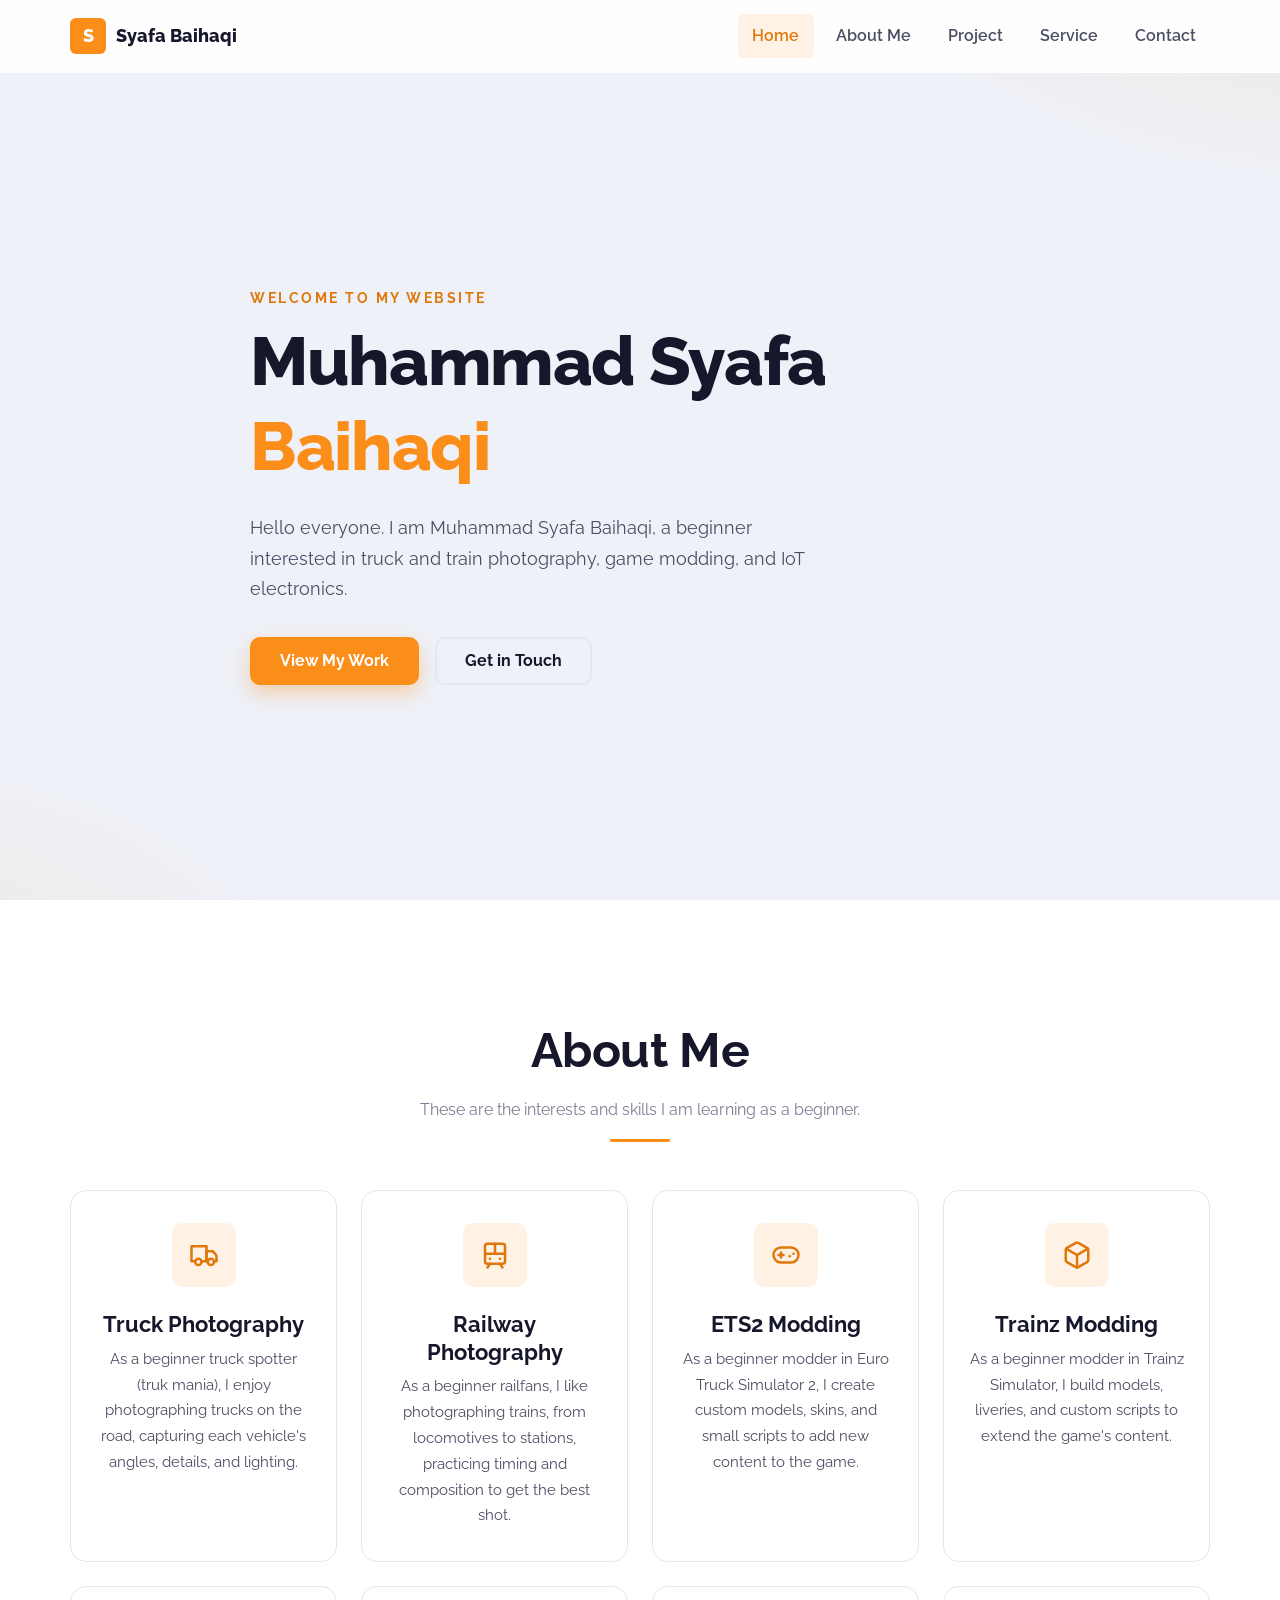
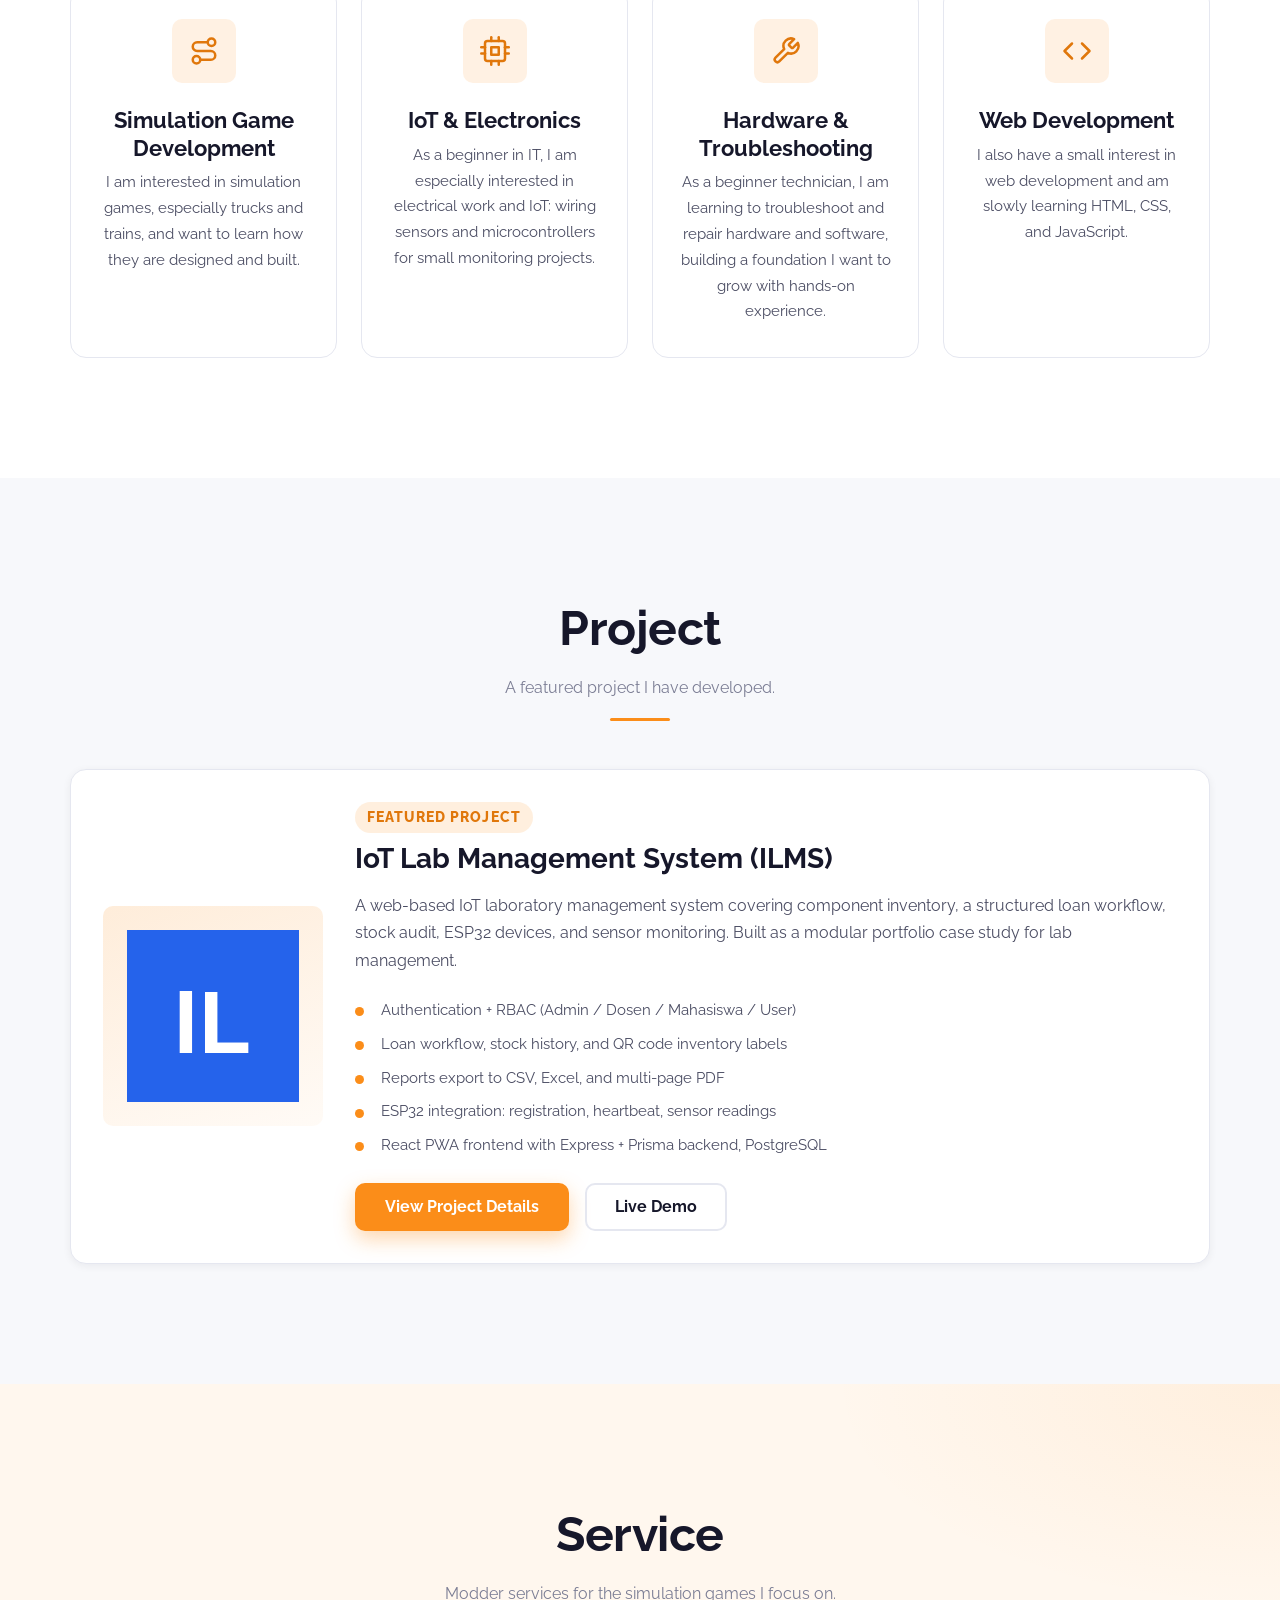
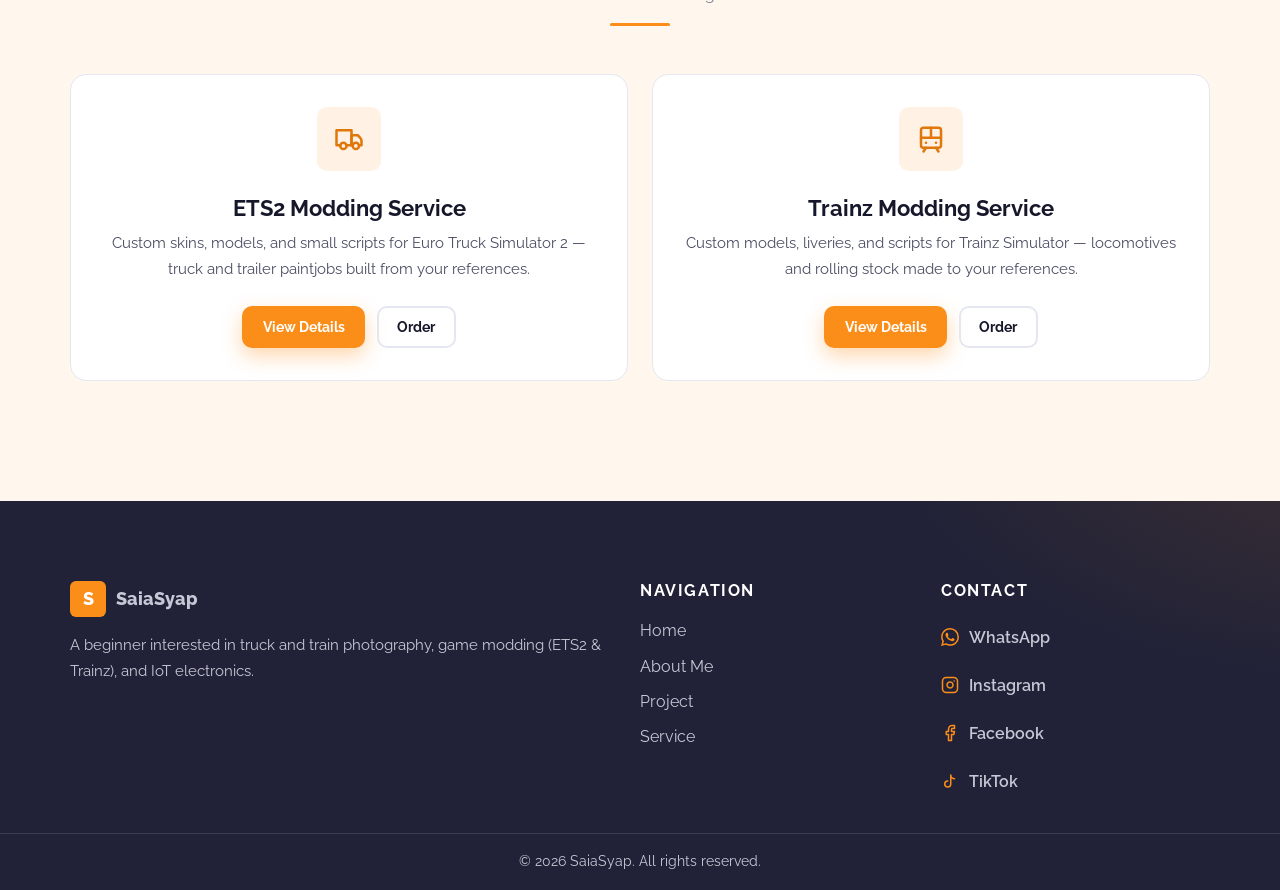
==== index.html @ e139ea23 "Redesign landing page and add project/service pages - Rebuild UI with pure CSS (drop Bootstrap/Remix" ====
<!DOCTYPE html>
<html lang="en">
  <head>
    <meta charset="UTF-8" />
    <meta name="viewport" content="width=device-width, initial-scale=1.0" />
    <title>Muhammad Syafa Baihaqi — Portfolio</title>
    <meta
      name="description"
      content="Portfolio of Muhammad Syafa Baihaqi: truck and train photography, simulation game modding (ETS2 & Trainz), and IoT electronics."
    />
    <meta name="author" content="Muhammad Syafa Baihaqi" />
    <link rel="canonical" href="https://saiasyap.my.id/" />

    <meta property="og:type" content="website" />
    <meta property="og:title" content="Muhammad Syafa Baihaqi — Portfolio" />
    <meta
      property="og:description"
      content="Portfolio of Muhammad Syafa Baihaqi: truck and train photography, simulation game modding (ETS2 & Trainz), and IoT electronics."
    />
    <meta property="og:url" content="https://saiasyap.my.id/" />
    <meta name="twitter:card" content="summary" />

    <link rel="preconnect" href="https://fonts.googleapis.com" />
    <link rel="preconnect" href="https://fonts.gstatic.com" crossorigin />
    <link
      href="https://fonts.googleapis.com/css2?family=Raleway:wght@400;500;600;700;800&display=swap"
      rel="stylesheet"
    />
    <link rel="stylesheet" href="style.css" />
    <script src="src/main.js" defer></script>
  </head>

  <body>
    <a class="skip-link" href="#main">Skip to content</a>

    <header class="site-header" id="navbar">
      <nav class="navbar container" aria-label="Main navigation">
        <a class="navbar-brand" href="#home">
          <span class="brand-mark" aria-hidden="true">S</span>
          <span class="brand-text">Syafa Baihaqi</span>
        </a>

        <button
          class="nav-toggle"
          type="button"
          aria-expanded="false"
          aria-controls="nav-menu"
          aria-label="Open menu"
        >
          <span class="nav-toggle-bar" aria-hidden="true"></span>
          <span class="nav-toggle-bar" aria-hidden="true"></span>
          <span class="nav-toggle-bar" aria-hidden="true"></span>
        </button>

        <ul class="nav-menu" id="nav-menu">
          <li><a class="nav-link active" href="#home">Home</a></li>
          <li><a class="nav-link" href="#about">About Me</a></li>
          <li><a class="nav-link" href="#project">Project</a></li>
          <li><a class="nav-link" href="#service">Service</a></li>
          <li><a class="nav-link" href="#contact">Contact</a></li>
        </ul>
      </nav>
    </header>

    <main id="main">
      <!-- Hero -->
      <section class="hero" id="home">
        <div class="container hero-inner">
          <p class="hero-kicker reveal">Welcome to my website</p>
          <h1 class="hero-title reveal">
            Muhammad Syafa<span class="text-brand"> Baihaqi</span>
          </h1>
          <p class="hero-lead reveal">
            Hello everyone. I am Muhammad Syafa Baihaqi, a beginner interested
            in truck and train photography, game modding, and IoT electronics.
          </p>
          <div class="hero-actions reveal">
            <a class="btn btn-primary" href="#project">View My Work</a>
            <a class="btn btn-outline" href="#contact">Get in Touch</a>
          </div>
        </div>
      </section>

      <!-- About me / skills -->
      <section class="section" id="about">
        <div class="container">
          <header class="section-header reveal">
            <h2>About Me</h2>
            <p>These are the interests and skills I am learning as a beginner.</p>
            <span class="line" aria-hidden="true"></span>
          </header>

          <div class="card-grid card-grid-3">
            <article class="card reveal">
              <div class="card-icon" aria-hidden="true">
                <svg viewBox="0 0 24 24" fill="none" stroke="currentColor" stroke-width="2" stroke-linecap="round" stroke-linejoin="round"><path d="M10 17h4V5H2v12h3"></path><path d="M20 17h2v-3.34a4 4 0 0 0-1.17-2.83L19 9h-5v8h1"></path><circle cx="7.5" cy="17.5" r="2.5"></circle><circle cx="17.5" cy="17.5" r="2.5"></circle></svg>
              </div>
              <h3>Truck Photography</h3>
              <p>
                As a beginner truck spotter (truk mania), I enjoy photographing
                trucks on the road, capturing each vehicle's angles, details,
                and lighting.
              </p>
            </article>

            <article class="card reveal">
              <div class="card-icon" aria-hidden="true">
                <svg viewBox="0 0 24 24" fill="none" stroke="currentColor" stroke-width="2" stroke-linecap="round" stroke-linejoin="round"><rect x="4" y="3" width="16" height="16" rx="2"></rect><path d="M4 11h16"></path><path d="M12 3v8"></path><path d="m8 19-2 3"></path><path d="m18 22-2-3"></path><path d="M8 15h.01"></path><path d="M16 15h.01"></path></svg>
              </div>
              <h3>Railway Photography</h3>
              <p>
                As a beginner railfans, I like photographing trains, from
                locomotives to stations, practicing timing and composition to
                get the best shot.
              </p>
            </article>

            <article class="card reveal">
              <div class="card-icon" aria-hidden="true">
                <svg viewBox="0 0 24 24" fill="none" stroke="currentColor" stroke-width="2" stroke-linecap="round" stroke-linejoin="round"><line x1="6" y1="12" x2="10" y2="12"></line><line x1="8" y1="10" x2="8" y2="14"></line><line x1="15" y1="13" x2="15.01" y2="13"></line><line x1="18" y1="11" x2="18.01" y2="11"></line><rect x="2" y="6" width="20" height="12" rx="6"></rect></svg>
              </div>
              <h3>ETS2 Modding</h3>
              <p>
                As a beginner modder in Euro Truck Simulator 2, I create custom
                models, skins, and small scripts to add new content to the game.
              </p>
            </article>

            <article class="card reveal">
              <div class="card-icon" aria-hidden="true">
                <svg viewBox="0 0 24 24" fill="none" stroke="currentColor" stroke-width="2" stroke-linecap="round" stroke-linejoin="round"><path d="M21 16V8a2 2 0 0 0-1-1.73l-7-4a2 2 0 0 0-2 0l-7 4A2 2 0 0 0 3 8v8a2 2 0 0 0 1 1.73l7 4a2 2 0 0 0 2 0l7-4A2 2 0 0 0 21 16z"></path><polyline points="3.27 6.96 12 12.01 20.73 6.96"></polyline><line x1="12" y1="22.08" x2="12" y2="12"></line></svg>
              </div>
              <h3>Trainz Modding</h3>
              <p>
                As a beginner modder in Trainz Simulator, I build models,
                liveries, and custom scripts to extend the game's content.
              </p>
            </article>

            <article class="card reveal">
              <div class="card-icon" aria-hidden="true">
                <svg viewBox="0 0 24 24" fill="none" stroke="currentColor" stroke-width="2" stroke-linecap="round" stroke-linejoin="round"><circle cx="6" cy="19" r="3"></circle><path d="M9 19h8.5a3.5 3.5 0 0 0 0-7h-11a3.5 3.5 0 0 1 0-7H15"></path><circle cx="18" cy="5" r="3"></circle></svg>
              </div>
              <h3>Simulation Game Development</h3>
              <p>
                I am interested in simulation games, especially trucks and
                trains, and want to learn how they are designed and built.
              </p>
            </article>

            <article class="card reveal">
              <div class="card-icon" aria-hidden="true">
                <svg viewBox="0 0 24 24" fill="none" stroke="currentColor" stroke-width="2" stroke-linecap="round" stroke-linejoin="round"><rect x="4" y="4" width="16" height="16" rx="2"></rect><rect x="9" y="9" width="6" height="6"></rect><path d="M9 1v3"></path><path d="M15 1v3"></path><path d="M9 20v3"></path><path d="M15 20v3"></path><path d="M20 9h3"></path><path d="M20 14h3"></path><path d="M1 9h3"></path><path d="M1 14h3"></path></svg>
              </div>
              <h3>IoT &amp; Electronics</h3>
              <p>
                As a beginner in IT, I am especially interested in electrical
                work and IoT: wiring sensors and microcontrollers for small
                monitoring projects.
              </p>
            </article>

            <article class="card reveal">
              <div class="card-icon" aria-hidden="true">
                <svg viewBox="0 0 24 24" fill="none" stroke="currentColor" stroke-width="2" stroke-linecap="round" stroke-linejoin="round"><path d="M14.7 6.3a1 1 0 0 0 0 1.4l1.6 1.6a1 1 0 0 0 1.4 0l3.77-3.77a6 6 0 0 1-7.94 7.94l-6.91 6.91a2.12 2.12 0 0 1-3-3l6.91-6.91a6 6 0 0 1 7.94-7.94l-3.76 3.76z"></path></svg>
              </div>
              <h3>Hardware &amp; Troubleshooting</h3>
              <p>
                As a beginner technician, I am learning to troubleshoot and
                repair hardware and software, building a foundation I want to
                grow with hands-on experience.
              </p>
            </article>

            <article class="card reveal">
              <div class="card-icon" aria-hidden="true">
                <svg viewBox="0 0 24 24" fill="none" stroke="currentColor" stroke-width="2" stroke-linecap="round" stroke-linejoin="round"><polyline points="16 18 22 12 16 6"></polyline><polyline points="8 6 2 12 8 18"></polyline></svg>
              </div>
              <h3>Web Development</h3>
              <p>
                I also have a small interest in web development and am slowly
                learning HTML, CSS, and JavaScript.
              </p>
            </article>
          </div>
        </div>
      </section>

      <!-- Projects -->
      <section class="section section-soft" id="project">
        <div class="container">
          <header class="section-header reveal">
            <h2>Project</h2>
            <p>A featured project I have developed.</p>
            <span class="line" aria-hidden="true"></span>
          </header>

          <article class="project-feature reveal">
            <div class="project-feature-media">
              <img
                src="images/project/ilms.png"
                alt="ILMS application icon"
                width="512"
                height="512"
                loading="lazy"
              />
            </div>

            <div class="project-feature-body">
              <p class="project-tag">Featured Project</p>
              <h3>IoT Lab Management System (ILMS)</h3>
              <p>
                A web-based IoT laboratory management system covering component
                inventory, a structured loan workflow, stock audit, ESP32
                devices, and sensor monitoring. Built as a modular portfolio
                case study for lab management.
              </p>
              <ul class="project-highlights">
                <li>Authentication + RBAC (Admin / Dosen / Mahasiswa / User)</li>
                <li>Loan workflow, stock history, and QR code inventory labels</li>
                <li>Reports export to CSV, Excel, and multi-page PDF</li>
                <li>ESP32 integration: registration, heartbeat, sensor readings</li>
                <li>React PWA frontend with Express + Prisma backend, PostgreSQL</li>
              </ul>
              <div class="project-actions">
                <a class="btn btn-primary" href="project-ilms.html">
                  View Project Details
                </a>
                <a
                  class="btn btn-outline"
                  href="https://ilms.saiasyap.my.id"
                  target="_blank"
                  rel="noopener noreferrer"
                >
                  Live Demo
                </a>
              </div>
            </div>
          </article>
        </div>
      </section>

      <!-- Services -->
      <section class="section section-warm" id="service">
        <div class="container">
          <header class="section-header reveal">
            <h2>Service</h2>
            <p>Modder services for the simulation games I focus on.</p>
            <span class="line" aria-hidden="true"></span>
          </header>

          <div class="card-grid card-grid-2">
            <article class="card reveal">
              <div class="card-icon" aria-hidden="true">
                <svg viewBox="0 0 24 24" fill="none" stroke="currentColor" stroke-width="2" stroke-linecap="round" stroke-linejoin="round"><path d="M10 17h4V5H2v12h3"></path><path d="M20 17h2v-3.34a4 4 0 0 0-1.17-2.83L19 9h-5v8h1"></path><circle cx="7.5" cy="17.5" r="2.5"></circle><circle cx="17.5" cy="17.5" r="2.5"></circle></svg>
              </div>
              <h3>ETS2 Modding Service</h3>
              <p>
                Custom skins, models, and small scripts for Euro Truck
                Simulator 2 — truck and trailer paintjobs built from your
                references.
              </p>
              <div class="card-actions">
                <a class="btn btn-primary btn-sm" href="service-ets2.html">
                  View Details
                </a>
                <a
                  class="btn btn-outline btn-sm"
                  href="https://wa.me/6285642615523"
                  target="_blank"
                  rel="noopener noreferrer"
                >
                  Order
                </a>
              </div>
            </article>

            <article class="card reveal">
              <div class="card-icon" aria-hidden="true">
                <svg viewBox="0 0 24 24" fill="none" stroke="currentColor" stroke-width="2" stroke-linecap="round" stroke-linejoin="round"><rect x="4" y="3" width="16" height="16" rx="2"></rect><path d="M4 11h16"></path><path d="M12 3v8"></path><path d="m8 19-2 3"></path><path d="m18 22-2-3"></path><path d="M8 15h.01"></path><path d="M16 15h.01"></path></svg>
              </div>
              <h3>Trainz Modding Service</h3>
              <p>
                Custom models, liveries, and scripts for Trainz Simulator —
                locomotives and rolling stock made to your references.
              </p>
              <div class="card-actions">
                <a class="btn btn-primary btn-sm" href="service-trainz.html">
                  View Details
                </a>
                <a
                  class="btn btn-outline btn-sm"
                  href="https://wa.me/6285642615523"
                  target="_blank"
                  rel="noopener noreferrer"
                >
                  Order
                </a>
              </div>
            </article>
          </div>
        </div>
      </section>

    </main>

    <footer class="site-footer" id="contact">
      <div class="container footer-container">
        <div class="footer-section footer-about">
          <a class="footer-brand" href="#home">
            <span class="brand-mark" aria-hidden="true">S</span>
            <span>SaiaSyap</span>
          </a>
          <p>
            A beginner interested in truck and train photography, game modding
            (ETS2 &amp; Trainz), and IoT electronics.
          </p>
        </div>

        <div class="footer-section">
          <h3>Navigation</h3>
          <ul class="footer-links">
            <li><a href="#home">Home</a></li>
            <li><a href="#about">About Me</a></li>
            <li><a href="#project">Project</a></li>
            <li><a href="#service">Service</a></li>
          </ul>
        </div>

        <div class="footer-section">
          <h3>Contact</h3>
          <ul class="contact-list">
            <li>
              <a
                href="https://wa.me/6285642615523"
                target="_blank"
                rel="noopener noreferrer"
              >
                <svg viewBox="0 0 24 24" fill="currentColor" aria-hidden="true"><path d="M17.472 14.382c-.297-.149-1.758-.867-2.03-.967-.273-.099-.471-.148-.67.15-.197.297-.767.966-.94 1.164-.173.199-.347.223-.644.075-.297-.15-1.255-.463-2.39-1.475-.883-.788-1.48-1.761-1.653-2.059-.173-.297-.018-.458.13-.606.134-.133.298-.347.446-.52.149-.174.198-.298.298-.497.099-.198.05-.371-.025-.52-.075-.149-.669-1.612-.916-2.207-.242-.579-.487-.5-.669-.51-.173-.008-.371-.01-.57-.01-.198 0-.52.074-.792.372-.272.297-1.04 1.016-1.04 2.479 0 1.462 1.065 2.875 1.213 3.074.149.198 2.096 3.2 5.077 4.487.709.306 1.262.489 1.694.625.712.227 1.36.195 1.871.118.571-.085 1.758-.719 2.006-1.413.248-.694.248-1.289.173-1.413-.074-.124-.272-.198-.57-.347m-5.421 7.403h-.004a9.87 9.87 0 0 1-5.031-1.378l-.361-.214-3.741.982.998-3.648-.235-.374a9.86 9.86 0 0 1-1.51-5.26c.001-5.45 4.436-9.884 9.888-9.884 2.64 0 5.122 1.03 6.988 2.898a9.825 9.825 0 0 1 2.893 6.994c-.003 5.45-4.437 9.884-9.885 9.884m8.413-18.297A11.815 11.815 0 0 0 12.05 0C5.495 0 .16 5.335.157 11.892c0 2.096.547 4.142 1.588 5.945L.057 24l6.305-1.654a11.882 11.882 0 0 0 5.683 1.448h.005c6.554 0 11.89-5.335 11.893-11.893a11.821 11.821 0 0 0-3.48-8.413z"></path></svg>
                WhatsApp
              </a>
            </li>
            <li>
              <a
                href="https://www.instagram.com/saia.syap?igsh=N2NxZ2JjZTM2OHli"
                target="_blank"
                rel="noopener noreferrer"
              >
                <svg viewBox="0 0 24 24" fill="none" stroke="currentColor" stroke-width="2" stroke-linecap="round" stroke-linejoin="round" aria-hidden="true"><rect x="2" y="2" width="20" height="20" rx="5" ry="5"></rect><path d="M16 11.37A4 4 0 1 1 12.63 8 4 4 0 0 1 16 11.37z"></path><line x1="17.5" y1="6.5" x2="17.51" y2="6.5"></line></svg>
                Instagram
              </a>
            </li>
            <li>
              <a
                href="https://www.facebook.com/syafa.ez.18?mibextid=ZbWKwL"
                target="_blank"
                rel="noopener noreferrer"
              >
                <svg viewBox="0 0 24 24" fill="none" stroke="currentColor" stroke-width="2" stroke-linecap="round" stroke-linejoin="round" aria-hidden="true"><path d="M18 2h-3a5 5 0 0 0-5 5v3H7v4h3v8h4v-8h3l1-4h-4V7a1 1 0 0 1 1-1h3z"></path></svg>
                Facebook
              </a>
            </li>
            <li>
              <a
                href="https://www.tiktok.com/@saiasyap?_t=8oQKshiKMUh&_r=1"
                target="_blank"
                rel="noopener noreferrer"
              >
                <svg viewBox="0 0 24 24" fill="none" stroke="currentColor" stroke-width="2" stroke-linecap="round" stroke-linejoin="round" aria-hidden="true"><path d="M9 12a4 4 0 1 0 4 4V4a5 5 0 0 0 5 5"></path></svg>
                TikTok
              </a>
            </li>
          </ul>
        </div>
      </div>
      <div class="footer-bottom">
        <p>&copy; <span id="year">2026</span> SaiaSyap. All rights reserved.</p>
      </div>
    </footer>

    <button class="back-to-top" type="button" aria-label="Back to top" hidden>
      <svg viewBox="0 0 24 24" fill="none" stroke="currentColor" stroke-width="2" stroke-linecap="round" stroke-linejoin="round" aria-hidden="true"><line x1="12" y1="19" x2="12" y2="5"></line><polyline points="5 12 12 5 19 12"></polyline></svg>
    </button>
  </body>
</html>
---- style.css ----
/* =========================================================
   Design tokens
   ========================================================= */
:root {
  --brand: #fb8d19;
  --brand-dark: #e0770b;
  --brand-rgb: 251, 141, 25;
  --dark: #212237;
  --heading: #16172a;
  --body: #4b4d63;
  --muted: #7b7d94;
  --bg: #ffffff;
  --bg-alt: #f7f8fb;
  --border: #e5e7f0;
  --footer-bg: #212237;
  --footer-text: #c7c8d6;

  --font: "Raleway", system-ui, -apple-system, "Segoe UI", sans-serif;

  --fs-sm: 0.875rem;
  --fs-base: 1rem;
  --fs-md: 1.125rem;
  --fs-lg: 1.375rem;
  --fs-xl: 1.75rem;
  --fs-2xl: clamp(2rem, 1.4rem + 2.6vw, 3rem);
  --fs-hero: clamp(2.5rem, 1.6rem + 4.5vw, 4.25rem);

  --sp-1: 0.5rem;
  --sp-2: 1rem;
  --sp-3: 1.5rem;
  --sp-4: 2rem;
  --sp-5: 3rem;
  --sp-6: 5rem;
  --sp-7: 7.5rem;

  --radius-sm: 6px;
  --radius: 10px;
  --radius-lg: 16px;

  --shadow-sm: 0 2px 8px rgba(22, 23, 42, 0.06);
  --shadow: 0 12px 30px rgba(22, 23, 42, 0.1);

  --container: 1140px;
  --header-h: 72px;
  --ease: cubic-bezier(0.165, 0.85, 0.44, 1);
}

/* =========================================================
   Base
   ========================================================= */
*,
*::before,
*::after {
  box-sizing: border-box;
}

html {
  scroll-behavior: smooth;
}

body {
  margin: 0;
  font-family: var(--font);
  font-size: var(--fs-base);
  line-height: 1.7;
  color: var(--body);
  background-color: var(--bg);
  -webkit-font-smoothing: antialiased;
  overflow-x: hidden;
}

h1,
h2,
h3,
h4,
h5,
h6 {
  margin: 0 0 var(--sp-2);
  color: var(--heading);
  font-weight: 700;
  line-height: 1.25;
}

p {
  margin: 0 0 var(--sp-2);
}

ul {
  margin: 0;
  padding: 0;
  list-style: none;
}

a {
  color: var(--brand-dark);
  text-decoration: none;
  transition: color 0.2s ease;
}

a:hover {
  color: var(--brand);
}

img {
  max-width: 100%;
  height: auto;
  display: block;
}

:focus-visible {
  outline: 3px solid rgba(var(--brand-rgb), 0.75);
  outline-offset: 2px;
  border-radius: var(--radius-sm);
}

.text-brand {
  color: var(--brand);
}

.container {
  width: min(100% - 2.5rem, var(--container));
  margin-inline: auto;
}

.skip-link {
  position: absolute;
  top: -100%;
  left: var(--sp-2);
  z-index: 200;
  padding: var(--sp-1) var(--sp-2);
  background: var(--dark);
  color: #fff;
  border-radius: var(--radius-sm);
  transition: top 0.2s ease;
}

.skip-link:focus {
  top: var(--sp-1);
  color: #fff;
}

/* =========================================================
   Buttons
   ========================================================= */
.btn {
  display: inline-flex;
  align-items: center;
  justify-content: center;
  min-height: 48px;
  padding: 0.75rem 1.75rem;
  border: 2px solid transparent;
  border-radius: var(--radius);
  font-family: inherit;
  font-size: var(--fs-base);
  font-weight: 700;
  line-height: 1;
  cursor: pointer;
  text-align: center;
  transition: background-color 0.25s var(--ease), color 0.25s var(--ease),
    border-color 0.25s var(--ease), transform 0.25s var(--ease),
    box-shadow 0.25s var(--ease);
}

.btn:active {
  transform: translateY(1px);
}

.btn-sm {
  min-height: 42px;
  padding: 0.55rem 1.15rem;
  font-size: var(--fs-sm);
}

.btn-primary {
  background-color: var(--brand);
  color: #fff;
  box-shadow: 0 8px 20px rgba(var(--brand-rgb), 0.35);
}

.btn-primary:hover {
  background-color: var(--brand-dark);
  color: #fff;
  box-shadow: 0 10px 24px rgba(var(--brand-rgb), 0.45);
}

.btn-outline {
  background-color: transparent;
  border-color: var(--border);
  color: var(--heading);
}

.btn-outline:hover {
  border-color: var(--brand);
  color: var(--brand-dark);
}

/* =========================================================
   Header / navigation
   ========================================================= */
.site-header {
  position: fixed;
  inset: 0 0 auto 0;
  z-index: 100;
  background-color: rgba(255, 255, 255, 0.92);
  backdrop-filter: blur(8px);
  border-bottom: 1px solid transparent;
  transition: box-shadow 0.3s var(--ease), border-color 0.3s var(--ease);
}

.site-header.scrolled {
  border-bottom-color: var(--border);
  box-shadow: var(--shadow-sm);
}

.navbar {
  display: flex;
  align-items: center;
  justify-content: space-between;
  gap: var(--sp-2);
  min-height: var(--header-h);
}

.navbar-brand {
  display: inline-flex;
  align-items: center;
  gap: 0.65rem;
  font-weight: 800;
  font-size: var(--fs-md);
  color: var(--heading);
}

.navbar-brand:hover {
  color: var(--heading);
}

.brand-mark {
  display: grid;
  place-items: center;
  width: 36px;
  height: 36px;
  border-radius: var(--radius-sm);
  background-color: var(--brand);
  color: #fff;
  font-size: 1.125rem;
  font-weight: 800;
}

.nav-toggle {
  display: inline-flex;
  flex-direction: column;
  justify-content: center;
  gap: 5px;
  width: 44px;
  height: 44px;
  padding: 10px;
  background: none;
  border: 1px solid var(--border);
  border-radius: var(--radius-sm);
  cursor: pointer;
}

.nav-toggle-bar {
  display: block;
  height: 2px;
  width: 100%;
  background-color: var(--heading);
  border-radius: 2px;
  transition: transform 0.3s var(--ease), opacity 0.2s ease;
}

.nav-toggle[aria-expanded="true"] .nav-toggle-bar:nth-child(1) {
  transform: translateY(7px) rotate(45deg);
}

.nav-toggle[aria-expanded="true"] .nav-toggle-bar:nth-child(2) {
  opacity: 0;
}

.nav-toggle[aria-expanded="true"] .nav-toggle-bar:nth-child(3) {
  transform: translateY(-7px) rotate(-45deg);
}

.nav-menu {
  position: absolute;
  top: 100%;
  left: 0;
  right: 0;
  display: none;
  flex-direction: column;
  gap: 2px;
  padding: var(--sp-2);
  background-color: #fff;
  border-bottom: 1px solid var(--border);
  box-shadow: var(--shadow);
}

.nav-menu.open {
  display: flex;
}

.nav-link {
  display: block;
  padding: 0.75rem 1rem;
  border-radius: var(--radius-sm);
  color: var(--body);
  font-weight: 600;
  transition: background-color 0.2s ease, color 0.2s ease;
}

.nav-link:hover {
  background-color: var(--bg-alt);
  color: var(--heading);
}

.nav-link.active {
  color: var(--brand-dark);
  background-color: rgba(var(--brand-rgb), 0.1);
}

/* =========================================================
   Hero
   ========================================================= */
.hero {
  display: flex;
  align-items: center;
  min-height: 100svh;
  padding: calc(var(--header-h) + var(--sp-5)) 0 var(--sp-5);
  background:
    radial-gradient(
      60rem 30rem at 110% -10%,
      rgba(var(--brand-rgb), 0.14),
      transparent 60%
    ),
    radial-gradient(
      45rem 25rem at -10% 110%,
      rgba(var(--brand-rgb), 0.1),
      transparent 60%
    ),
    #eef1f8;
  overflow: hidden;
}

.hero-inner {
  max-width: 780px;
}

.hero-kicker {
  margin-bottom: var(--sp-1);
  font-weight: 700;
  font-size: var(--fs-sm);
  letter-spacing: 0.18em;
  text-transform: uppercase;
  color: var(--brand-dark);
}

.hero-title {
  font-size: var(--fs-hero);
  font-weight: 800;
  letter-spacing: -0.02em;
  margin-bottom: var(--sp-3);
}

.hero-lead {
  max-width: 560px;
  font-size: var(--fs-md);
  color: var(--body);
  margin-bottom: var(--sp-4);
}

.hero-actions {
  display: flex;
  flex-wrap: wrap;
  gap: var(--sp-2);
}

/* =========================================================
   Sections
   ========================================================= */
.section {
  padding: var(--sp-6) 0;
  scroll-margin-top: var(--header-h);
}

.section-soft {
  background-color: var(--bg-alt);
}

.section-warm {
  background-color: #fff7ee;
  background-image: radial-gradient(
    40rem 20rem at 100% 0%,
    rgba(var(--brand-rgb), 0.08),
    transparent 70%
  );
}

.section-header {
  max-width: 560px;
  margin: 0 auto var(--sp-5);
  text-align: center;
}

.section-header h2 {
  font-size: var(--fs-2xl);
  letter-spacing: -0.01em;
}

.section-header p {
  color: var(--muted);
  margin-bottom: var(--sp-2);
}

.section-header .line {
  display: block;
  width: 60px;
  height: 3px;
  margin: 0 auto;
  border-radius: 2px;
  background-color: var(--brand);
}

/* =========================================================
   Cards (skills, projects, services)
   ========================================================= */
.card-grid {
  display: grid;
  gap: var(--sp-3);
}

.card {
  display: flex;
  flex-direction: column;
  padding: var(--sp-4) var(--sp-3);
  background-color: #fff;
  border: 1px solid var(--border);
  border-radius: var(--radius-lg);
  text-align: center;
  transition: transform 0.3s var(--ease), box-shadow 0.3s var(--ease),
    border-color 0.3s var(--ease);
}

.card:hover {
  transform: translateY(-6px);
  box-shadow: var(--shadow);
  border-color: rgba(var(--brand-rgb), 0.45);
}

.card h3 {
  font-size: var(--fs-lg);
  margin-top: var(--sp-3);
  margin-bottom: var(--sp-1);
}

.card p {
  font-size: 0.95rem;
  color: var(--body);
  margin-bottom: 0;
}

.card-icon {
  display: grid;
  place-items: center;
  width: 64px;
  height: 64px;
  margin: 0 auto;
  border-radius: var(--radius);
  background-color: rgba(var(--brand-rgb), 0.12);
  color: var(--brand-dark);
}

.card-icon svg {
  width: 30px;
  height: 30px;
}

.card-actions {
  display: flex;
  flex-wrap: wrap;
  justify-content: center;
  gap: 0.75rem;
  margin-top: auto;
  padding-top: var(--sp-3);
}

/* =========================================================
   Featured project
   ========================================================= */
.project-feature {
  display: grid;
  gap: var(--sp-4);
  padding: var(--sp-4);
  background-color: #fff;
  border: 1px solid var(--border);
  border-radius: var(--radius-lg);
  box-shadow: var(--shadow-sm);
}

.project-feature-media {
  display: grid;
  place-items: center;
  padding: var(--sp-3);
  border-radius: var(--radius);
  background:
    linear-gradient(160deg, rgba(var(--brand-rgb), 0.16), rgba(var(--brand-rgb), 0.04));
}

.project-feature-media img {
  width: 100%;
  max-width: 200px;
  height: auto;
}

.project-feature-body h3 {
  font-size: var(--fs-xl);
  margin-bottom: var(--sp-2);
}

.project-tag {
  display: inline-block;
  margin-bottom: var(--sp-1);
  padding: 0.25rem 0.75rem;
  border-radius: 999px;
  background-color: rgba(var(--brand-rgb), 0.14);
  color: var(--brand-dark);
  font-size: var(--fs-sm);
  font-weight: 800;
  letter-spacing: 0.08em;
  text-transform: uppercase;
}

.project-highlights {
  display: grid;
  gap: 0.5rem;
  margin: var(--sp-3) 0;
}

.project-highlights li {
  position: relative;
  padding-left: 1.6rem;
  font-size: 0.95rem;
  color: var(--body);
}

.project-highlights li::before {
  content: "";
  position: absolute;
  top: 0.6em;
  left: 0;
  width: 9px;
  height: 9px;
  border-radius: 50%;
  background-color: var(--brand);
}

.project-actions {
  display: flex;
  flex-wrap: wrap;
  gap: var(--sp-2);
  margin-top: var(--sp-3);
}

.project-actions.center {
  justify-content: center;
}

/* =========================================================
   Footer
   ========================================================= */
.site-footer {
  scroll-margin-top: var(--header-h);
  background-color: var(--footer-bg);
  background-image: radial-gradient(
    50rem 25rem at 110% -20%,
    rgba(var(--brand-rgb), 0.14),
    transparent 65%
  );
  color: var(--footer-text);
  padding-top: var(--sp-6);
}

.site-footer h3 {
  color: #fff;
  font-size: var(--fs-base);
  text-transform: uppercase;
  letter-spacing: 0.1em;
  margin-bottom: var(--sp-2);
}

.footer-container {
  display: grid;
  gap: var(--sp-4);
  padding-bottom: var(--sp-4);
}

.footer-section p {
  font-size: 0.95rem;
}

.footer-brand {
  display: inline-flex;
  align-items: center;
  gap: 0.65rem;
  margin-bottom: var(--sp-2);
  font-size: var(--fs-md);
  font-weight: 800;
  color: #fff;
}

.footer-brand:hover {
  color: #fff;
}

.footer-section ul {
  display: grid;
  gap: 0.5rem;
}

.footer-section a {
  color: var(--footer-text);
}

.footer-section a:hover {
  color: var(--brand);
}

.contact-list a {
  display: inline-flex;
  align-items: center;
  gap: 0.6rem;
  min-height: 40px;
  font-weight: 600;
}

.contact-list svg {
  width: 18px;
  height: 18px;
  flex-shrink: 0;
  color: var(--brand);
}

.footer-bottom {
  border-top: 1px solid rgba(255, 255, 255, 0.12);
  padding: var(--sp-2) 0;
  text-align: center;
  font-size: var(--fs-sm);
}

.footer-bottom p {
  margin: 0;
}

/* =========================================================
   Back to top
   ========================================================= */
.back-to-top {
  position: fixed;
  right: 1.25rem;
  bottom: 1.25rem;
  z-index: 90;
  display: grid;
  place-items: center;
  width: 48px;
  height: 48px;
  background-color: var(--brand);
  color: #fff;
  border: none;
  border-radius: 50%;
  cursor: pointer;
  box-shadow: 0 10px 24px rgba(var(--brand-rgb), 0.4);
  opacity: 0;
  transform: translateY(12px);
  pointer-events: none;
  transition: opacity 0.3s var(--ease), transform 0.3s var(--ease),
    background-color 0.2s ease;
}

.back-to-top svg {
  width: 22px;
  height: 22px;
}

.back-to-top.visible {
  opacity: 1;
  transform: translateY(0);
  pointer-events: auto;
}

.back-to-top:hover {
  background-color: var(--brand-dark);
}

/* =========================================================
   Project detail page
   ========================================================= */
.page-hero {
  padding: calc(var(--header-h) + var(--sp-6)) 0 var(--sp-5);
  background:
    radial-gradient(
      60rem 30rem at 110% -10%,
      rgba(var(--brand-rgb), 0.14),
      transparent 60%
    ),
    #eef1f8;
}

.page-hero .hero-title {
  font-size: var(--fs-2xl);
}

.back-link {
  display: inline-block;
  margin-bottom: var(--sp-3);
  font-weight: 700;
  color: var(--brand-dark);
}

.prose {
  max-width: 780px;
  margin-inline: auto;
}

.prose p {
  font-size: var(--fs-md);
}

.prose-list {
  display: grid;
  gap: 0.75rem;
  max-width: 780px;
  margin-inline: auto;
}

.prose-list li {
  position: relative;
  padding-left: 1.75rem;
  font-size: var(--fs-md);
}

.prose-list li::before {
  content: "";
  position: absolute;
  top: 0.65em;
  left: 0;
  width: 9px;
  height: 9px;
  border-radius: 50%;
  background-color: var(--brand);
}

.prose-note {
  max-width: 780px;
  margin: var(--sp-4) auto 0;
  padding: var(--sp-2) var(--sp-3);
  border-left: 4px solid var(--brand);
  background-color: rgba(var(--brand-rgb), 0.08);
  border-radius: 0 var(--radius-sm) var(--radius-sm) 0;
  font-size: 0.95rem;
}

.process-list {
  display: grid;
  gap: var(--sp-2);
  max-width: 780px;
  margin-inline: auto;
  counter-reset: step;
}

.process-list li {
  position: relative;
  padding: var(--sp-2) var(--sp-3) var(--sp-2) 3.5rem;
  background-color: #fff;
  border: 1px solid var(--border);
  border-radius: var(--radius);
  counter-increment: step;
}

.process-list li::before {
  content: counter(step);
  position: absolute;
  top: 50%;
  left: var(--sp-2);
  transform: translateY(-50%);
  display: grid;
  place-items: center;
  width: 32px;
  height: 32px;
  border-radius: 50%;
  background-color: var(--brand);
  color: #fff;
  font-weight: 800;
  font-size: var(--fs-sm);
}

.process-list strong {
  display: block;
  color: var(--heading);
}

.table-wrap {
  max-width: 780px;
  margin-inline: auto;
  overflow-x: auto;
}

.spec-table {
  width: 100%;
  border-collapse: collapse;
  background-color: #fff;
  border: 1px solid var(--border);
  border-radius: var(--radius);
  font-size: 0.95rem;
}

.spec-table th,
.spec-table td {
  padding: 0.75rem 1rem;
  text-align: left;
  border-bottom: 1px solid var(--border);
  vertical-align: top;
}

.spec-table thead th {
  background-color: var(--dark);
  color: #fff;
  font-size: var(--fs-sm);
  letter-spacing: 0.06em;
  text-transform: uppercase;
}

.spec-table tbody th {
  color: var(--heading);
  white-space: nowrap;
}

.spec-table tbody tr:last-child th,
.spec-table tbody tr:last-child td {
  border-bottom: none;
}

.spec-table code {
  padding: 0.1rem 0.4rem;
  border-radius: var(--radius-sm);
  background-color: var(--bg-alt);
  color: var(--brand-dark);
  font-size: 0.9em;
}

.arch {
  max-width: 780px;
  margin: var(--sp-3) auto 0;
  padding: var(--sp-3);
  border-radius: var(--radius);
  background-color: var(--dark);
  color: #e7e9f3;
  font-size: 0.85rem;
  line-height: 1.7;
  overflow-x: auto;
}

.link-list {
  display: grid;
  gap: var(--sp-2);
  max-width: 780px;
  margin: 0 auto;
}

.link-list li {
  display: grid;
  gap: 0.15rem;
  padding: var(--sp-2) var(--sp-3);
  border: 1px solid var(--border);
  border-radius: var(--radius);
  background-color: #fff;
}

.link-label {
  font-size: var(--fs-sm);
  font-weight: 800;
  letter-spacing: 0.08em;
  text-transform: uppercase;
  color: var(--muted);
}

.link-list a {
  font-weight: 700;
  word-break: break-word;
}

.visually-hidden {
  position: absolute;
  width: 1px;
  height: 1px;
  margin: -1px;
  padding: 0;
  overflow: hidden;
  clip: rect(0 0 0 0);
  white-space: nowrap;
  border: 0;
}

/* =========================================================
   Reveal animation
   ========================================================= */
.reveal {
  opacity: 0;
  transform: translateY(24px);
  transition: opacity 0.6s var(--ease), transform 0.6s var(--ease);
}

.reveal.is-visible {
  opacity: 1;
  transform: none;
}

/* =========================================================
   Responsive
   ========================================================= */
@media (min-width: 640px) {
  .card-grid {
    grid-template-columns: repeat(2, 1fr);
  }

  .card-grid-2 {
    grid-template-columns: repeat(2, 1fr);
  }

  .project-feature {
    grid-template-columns: 220px 1fr;
    align-items: center;
  }
}

@media (min-width: 992px) {
  .section {
    padding: var(--sp-7) 0;
  }

  .nav-toggle {
    display: none;
  }

  .nav-menu {
    position: static;
    display: flex;
    flex-direction: row;
    align-items: center;
    gap: var(--sp-1);
    padding: 0;
    background: none;
    border: none;
    box-shadow: none;
  }

  .nav-link {
    padding: 0.5rem 0.9rem;
  }

  .card-grid {
    grid-template-columns: repeat(4, 1fr);
  }

  .card-grid-2 {
    grid-template-columns: repeat(2, 1fr);
  }

  .card-grid-3 {
    grid-template-columns: repeat(3, 1fr);
  }

  .footer-container {
    grid-template-columns: 2fr 1fr 1fr;
  }
}

@media (min-width: 1200px) {
  .card-grid-3 {
    grid-template-columns: repeat(4, 1fr);
  }
}

/* =========================================================
   Preferences
   ========================================================= */
@media (prefers-reduced-motion: reduce) {
  html {
    scroll-behavior: auto;
  }

  *,
  *::before,
  *::after {
    animation-duration: 0.01ms !important;
    animation-iteration-count: 1 !important;
    transition-duration: 0.01ms !important;
  }

  .reveal {
    opacity: 1;
    transform: none;
  }
}
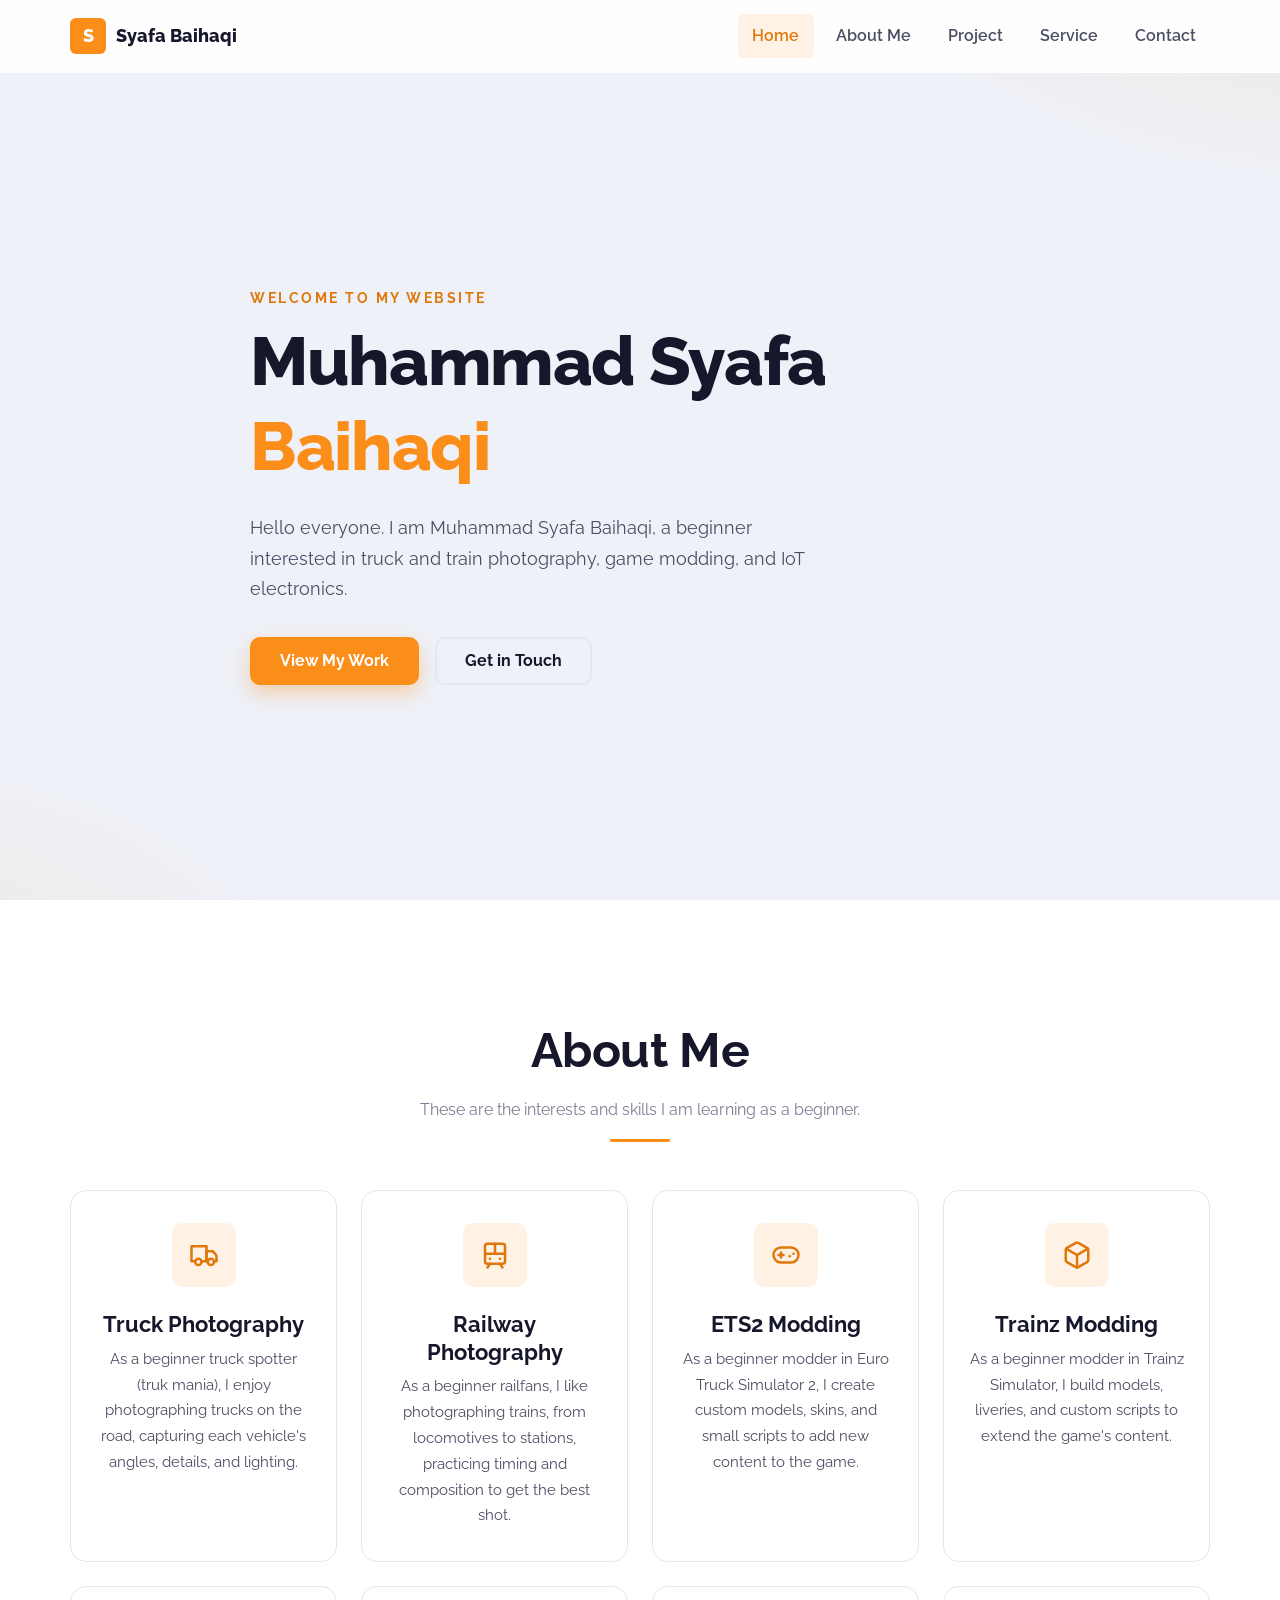
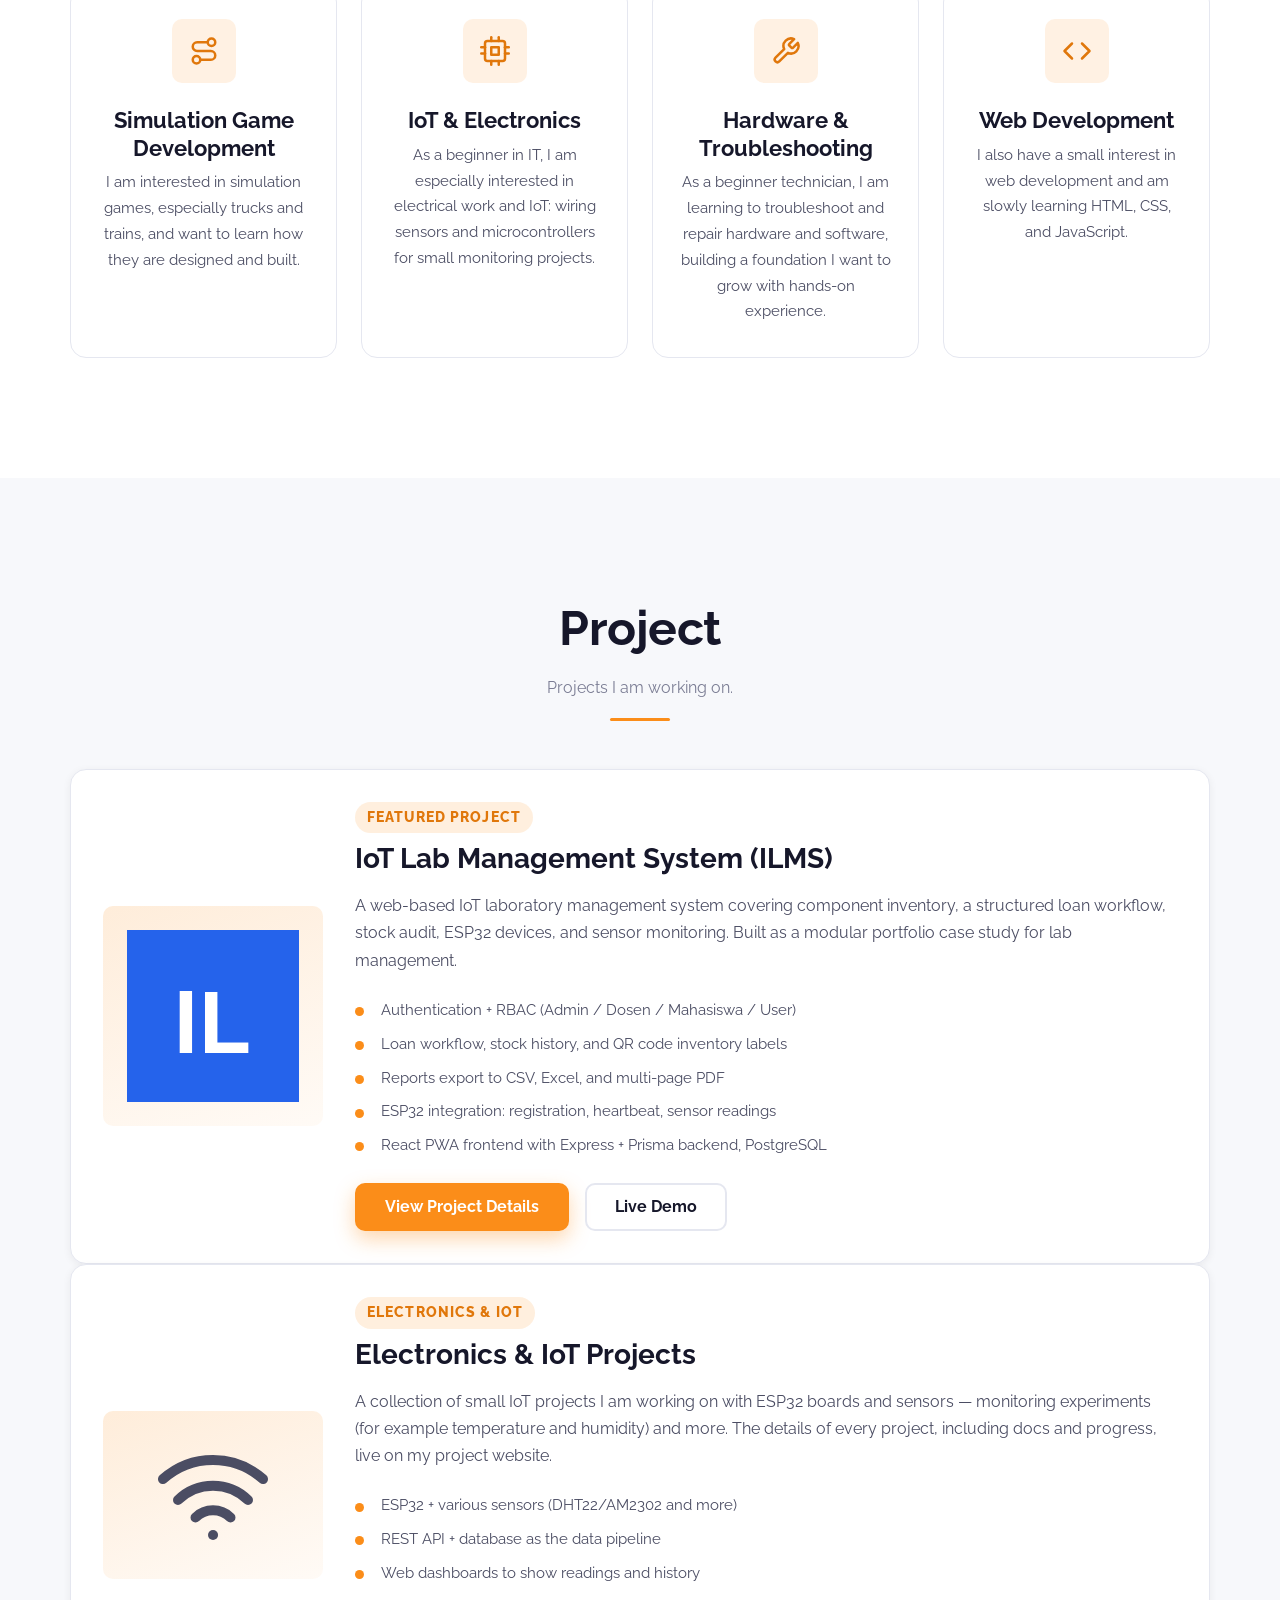
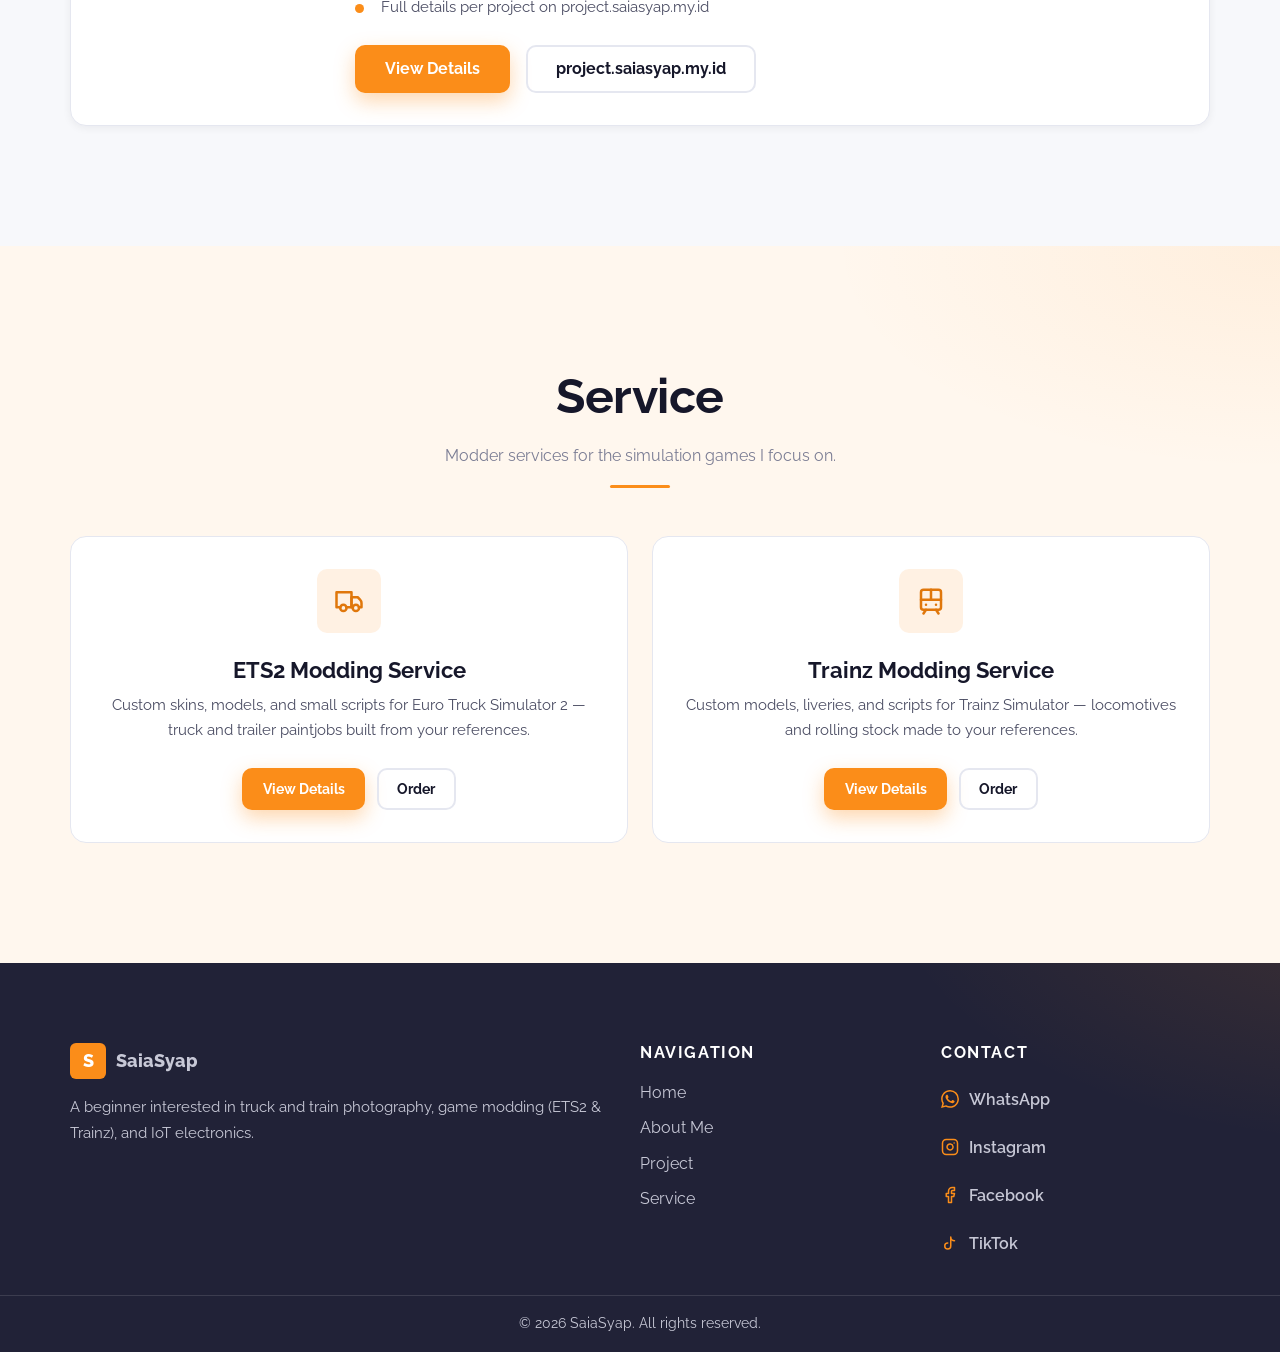
==== commit b01f52e3: "Add Electronics & IoT projects card and detail page - Add Electronics & IoT projects card under Proj" ====
--- a/index.html
+++ b/index.html
@@ -191,7 +191,7 @@
         <div class="container">
           <header class="section-header reveal">
             <h2>Project</h2>
-            <p>A featured project I have developed.</p>
+            <p>Projects I am working on.</p>
             <span class="line" aria-hidden="true"></span>
           </header>
 
@@ -233,6 +233,58 @@
                   rel="noopener noreferrer"
                 >
                   Live Demo
+                </a>
+              </div>
+            </div>
+          </article>
+
+          <article class="project-feature reveal">
+            <div class="project-feature-media">
+              <svg
+                viewBox="0 0 24 24"
+                fill="none"
+                stroke="currentColor"
+                stroke-width="2"
+                stroke-linecap="round"
+                stroke-linejoin="round"
+                aria-hidden="true"
+                width="120"
+                height="120"
+              >
+                <path d="M5 13a10 10 0 0 1 14 0"></path>
+                <path d="M8.5 16.5a5 5 0 0 1 7 0"></path>
+                <path d="M2 8.82a15 15 0 0 1 20 0"></path>
+                <line x1="12" y1="20" x2="12.01" y2="20"></line>
+              </svg>
+            </div>
+
+            <div class="project-feature-body">
+              <p class="project-tag">Electronics &amp; IoT</p>
+              <h3>Electronics &amp; IoT Projects</h3>
+              <p>
+                A collection of small IoT projects I am working on with ESP32
+                boards and sensors — monitoring experiments (for example
+                temperature and humidity) and more. The details of every
+                project, including docs and progress, live on my project
+                website.
+              </p>
+              <ul class="project-highlights">
+                <li>ESP32 + various sensors (DHT22/AM2302 and more)</li>
+                <li>REST API + database as the data pipeline</li>
+                <li>Web dashboards to show readings and history</li>
+<li>Full details per project on project.saiasyap.my.id</li>
+              </ul>
+              <div class="project-actions">
+                <a class="btn btn-primary" href="project-iot.html">
+                  View Details
+                </a>
+                <a
+                  class="btn btn-outline"
+                  href="https://project.saiasyap.my.id"
+                  target="_blank"
+                  rel="noopener noreferrer"
+                >
+                  project.saiasyap.my.id
                 </a>
               </div>
             </div>
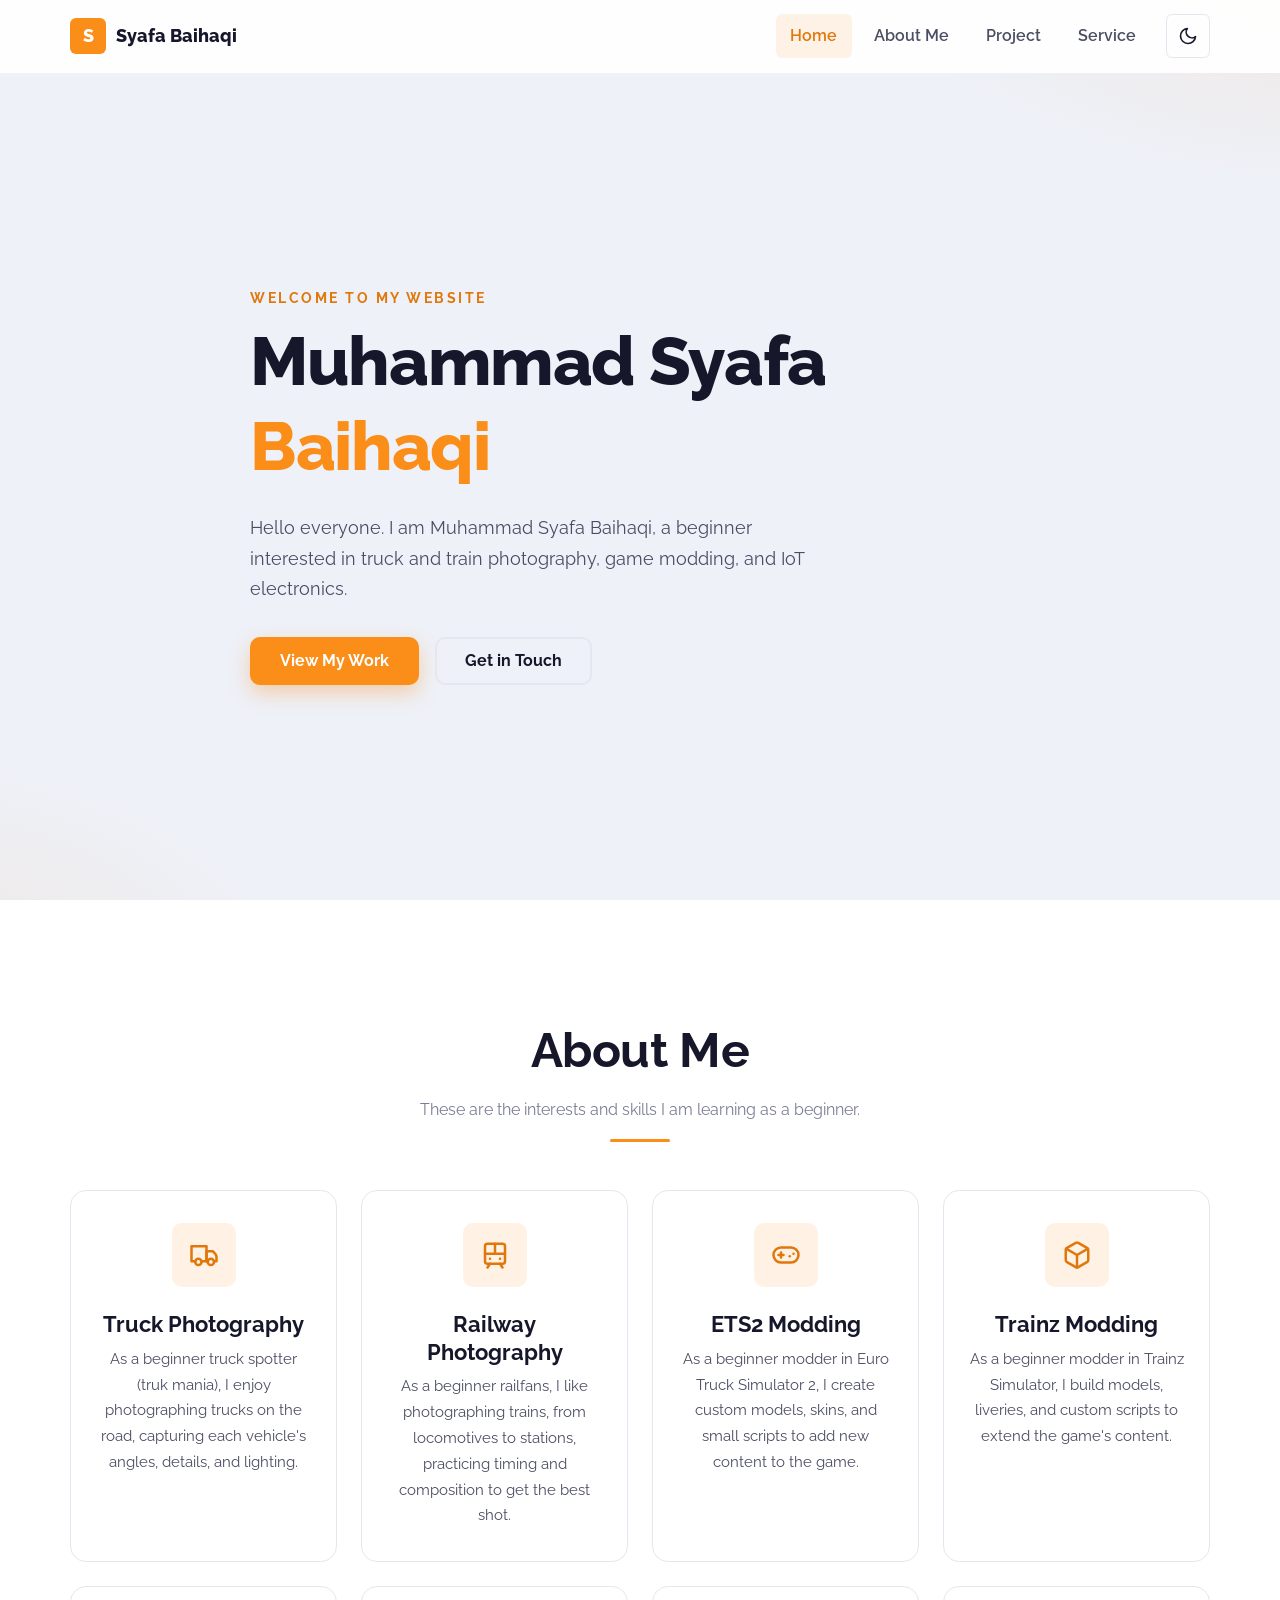
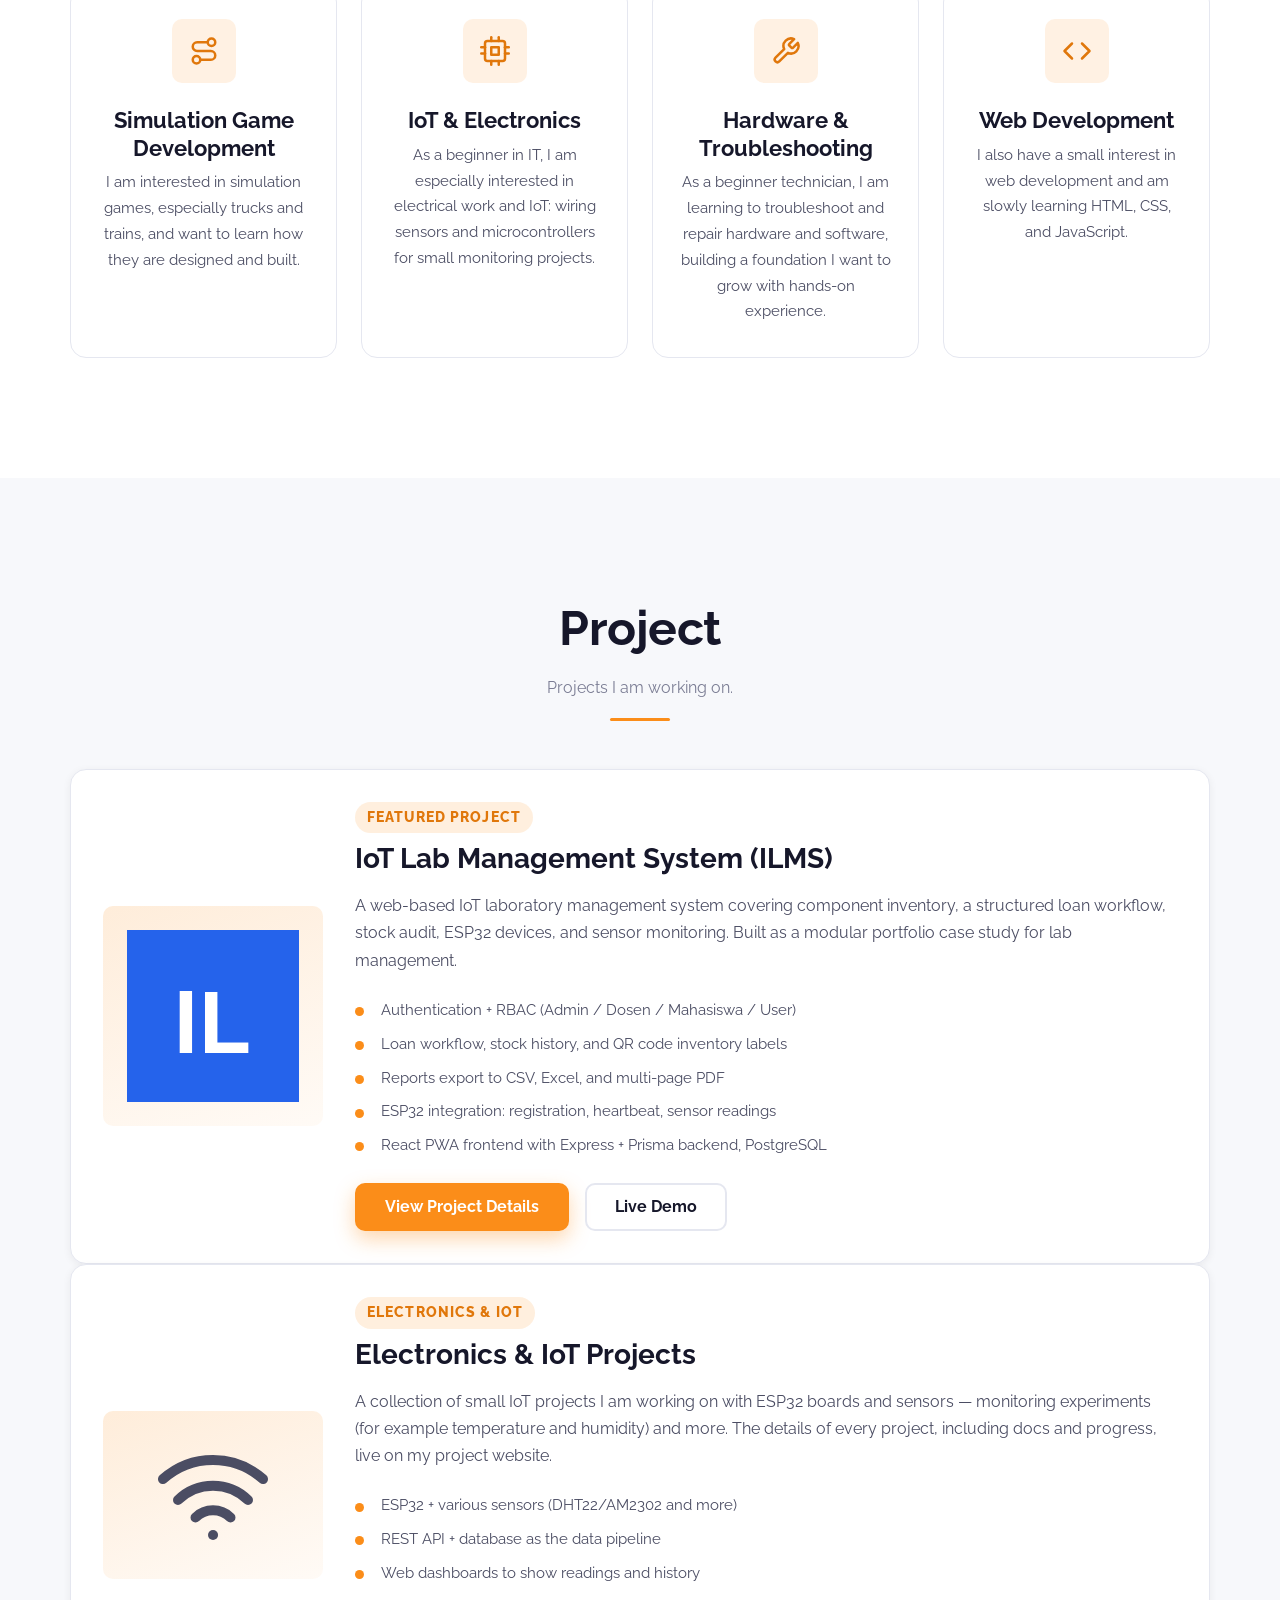
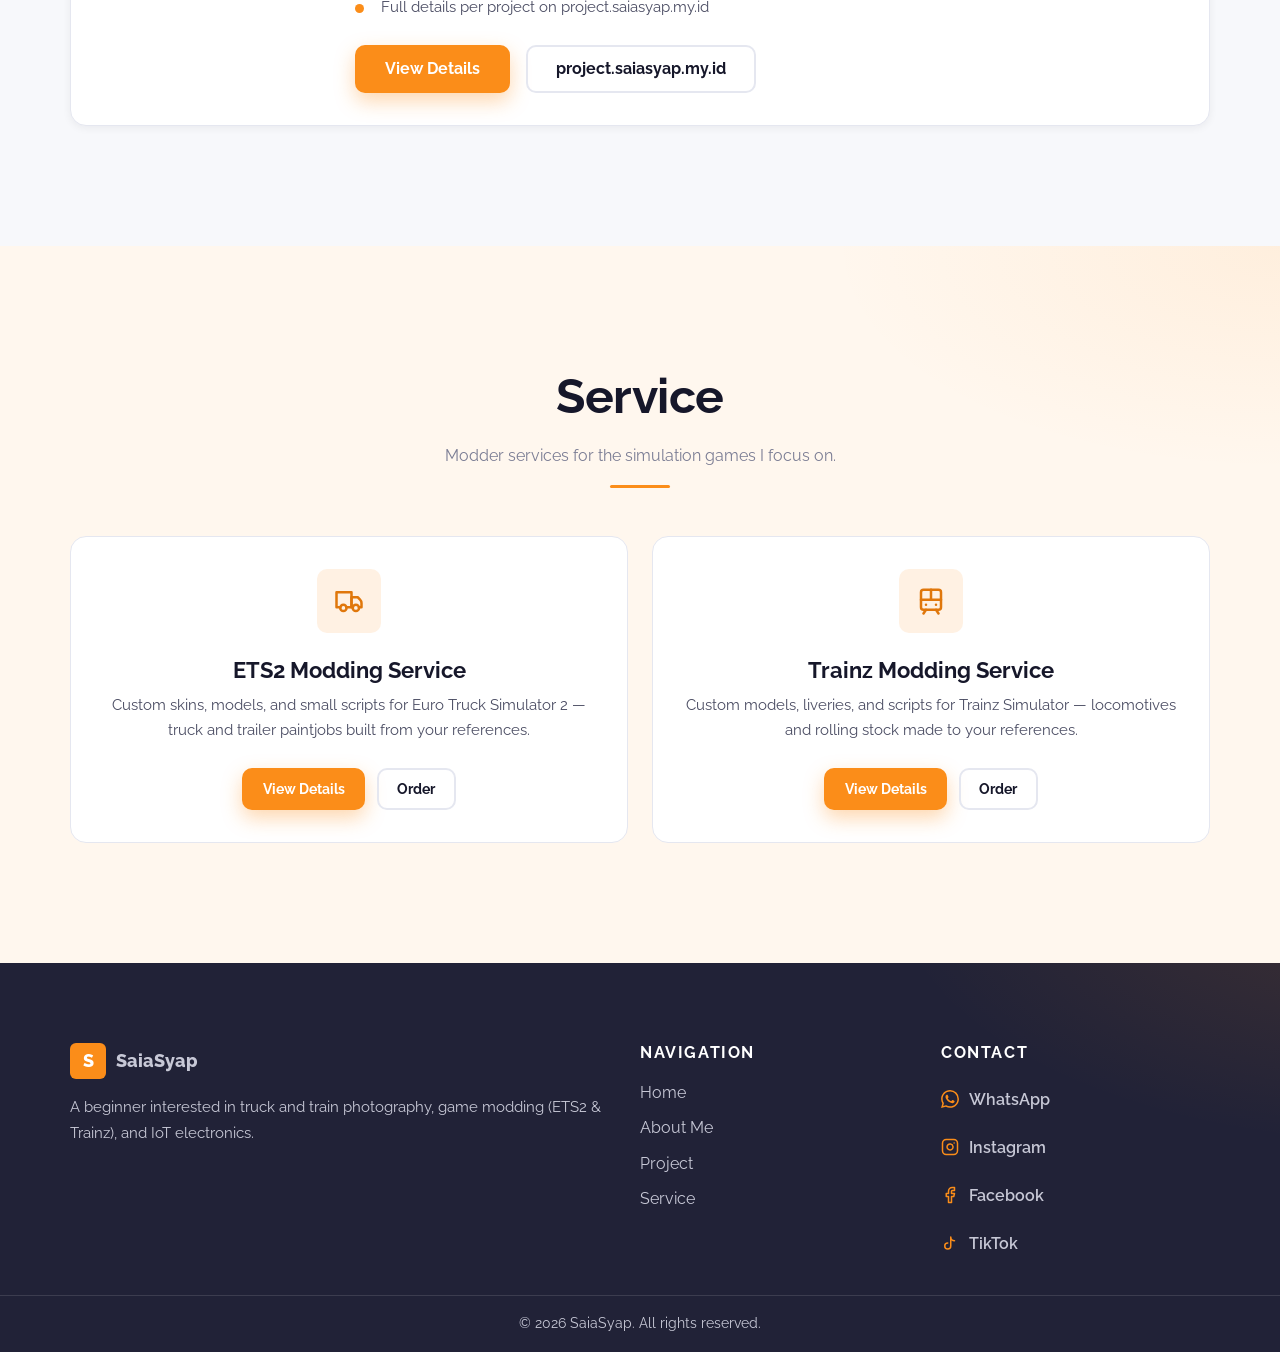
==== commit 180605dc: "feat(theme): add light/dark toggle and drop Contact nav link Toggle sits far right in navbar, moon i" ====
--- a/index.html
+++ b/index.html
@@ -2,6 +2,21 @@
 <html lang="en">
   <head>
     <meta charset="UTF-8" />
+    <script>
+      (function () {
+        var stored = null;
+        try {
+          stored = localStorage.getItem("theme");
+        } catch (e) {}
+        var dark = stored
+          ? stored === "dark"
+          : window.matchMedia("(prefers-color-scheme: dark)").matches;
+        document.documentElement.setAttribute(
+          "data-theme",
+          dark ? "dark" : "light"
+        );
+      })();
+    </script>
     <meta name="viewport" content="width=device-width, initial-scale=1.0" />
     <title>Muhammad Syafa Baihaqi — Portfolio</title>
     <meta
@@ -26,8 +41,8 @@
       href="https://fonts.googleapis.com/css2?family=Raleway:wght@400;500;600;700;800&display=swap"
       rel="stylesheet"
     />
-    <link rel="stylesheet" href="style.css" />
-    <script src="src/main.js" defer></script>
+    <link rel="stylesheet" href="style.css?v=2" />
+    <script src="src/main.js?v=2" defer></script>
   </head>
 
   <body>
@@ -42,23 +57,45 @@
 
         <button
           class="nav-toggle"
-          type="button"
-          aria-expanded="false"
-          aria-controls="nav-menu"
-          aria-label="Open menu"
-        >
-          <span class="nav-toggle-bar" aria-hidden="true"></span>
-          <span class="nav-toggle-bar" aria-hidden="true"></span>
-          <span class="nav-toggle-bar" aria-hidden="true"></span>
-        </button>
+            type="button"
+            aria-expanded="false"
+            aria-controls="nav-menu"
+            aria-label="Open menu"
+          >
+            <span class="nav-toggle-bar" aria-hidden="true"></span>
+            <span class="nav-toggle-bar" aria-hidden="true"></span>
+            <span class="nav-toggle-bar" aria-hidden="true"></span>
+          </button>
 
         <ul class="nav-menu" id="nav-menu">
           <li><a class="nav-link active" href="#home">Home</a></li>
           <li><a class="nav-link" href="#about">About Me</a></li>
           <li><a class="nav-link" href="#project">Project</a></li>
           <li><a class="nav-link" href="#service">Service</a></li>
-          <li><a class="nav-link" href="#contact">Contact</a></li>
         </ul>
+
+        <div class="nav-actions">
+          <button
+            class="nav-toggle"
+            type="button"
+            aria-expanded="false"
+            aria-controls="nav-menu"
+            aria-label="Open menu"
+          >
+            <span class="nav-toggle-bar" aria-hidden="true"></span>
+            <span class="nav-toggle-bar" aria-hidden="true"></span>
+            <span class="nav-toggle-bar" aria-hidden="true"></span>
+          </button>
+
+          <button
+            class="theme-toggle"
+            type="button"
+            aria-label="Switch to dark theme"
+          >
+            <svg class="icon-sun" viewBox="0 0 24 24" fill="none" stroke="currentColor" stroke-width="2" stroke-linecap="round" stroke-linejoin="round" aria-hidden="true"><circle cx="12" cy="12" r="4"></circle><path d="M12 2v2"></path><path d="M12 20v2"></path><path d="m4.93 4.93 1.41 1.41"></path><path d="m17.66 17.66 1.41 1.41"></path><path d="M2 12h2"></path><path d="M20 12h2"></path><path d="m6.34 17.66-1.41 1.41"></path><path d="m19.07 4.93-1.41 1.41"></path></svg>
+            <svg class="icon-moon" viewBox="0 0 24 24" fill="none" stroke="currentColor" stroke-width="2" stroke-linecap="round" stroke-linejoin="round" aria-hidden="true"><path d="M21 12.79A9 9 0 1 1 11.21 3 7 7 0 0 0 21 12.79z"></path></svg>
+          </button>
+        </div>
       </nav>
     </header>
 
--- a/style.css
+++ b/style.css
@@ -945,6 +945,7 @@
     flex-direction: row;
     align-items: center;
     gap: var(--sp-1);
+    margin-left: auto;
     padding: 0;
     background: none;
     border: none;
@@ -999,3 +1000,140 @@
     transform: none;
   }
 }
+
+/* =========================================================
+   Theme toggle
+   ========================================================= */
+:root {
+  color-scheme: light;
+}
+
+[data-theme="dark"] {
+  color-scheme: dark;
+}
+
+.nav-actions {
+  display: inline-flex;
+  align-items: center;
+  gap: 0.65rem;
+}
+
+.theme-toggle {
+  display: inline-grid;
+  place-items: center;
+  width: 44px;
+  height: 44px;
+  padding: 0;
+  background: none;
+  border: 1px solid var(--border);
+  border-radius: var(--radius-sm);
+  cursor: pointer;
+  color: var(--heading);
+  transition: border-color 0.2s ease, color 0.2s ease;
+}
+
+.theme-toggle:hover {
+  border-color: var(--brand);
+  color: var(--brand-dark);
+}
+
+.theme-toggle svg {
+  width: 20px;
+  height: 20px;
+}
+
+.theme-toggle .icon-sun {
+  display: none;
+}
+
+.theme-toggle .icon-moon {
+  display: block;
+}
+
+[data-theme="dark"] .theme-toggle .icon-sun {
+  display: block;
+}
+
+[data-theme="dark"] .theme-toggle .icon-moon {
+  display: none;
+}
+
+/* =========================================================
+   Dark theme
+   Keep the brand orange -- override surfaces only.
+   ========================================================= */
+[data-theme="dark"] {
+  --dark: #0f1020;
+  --heading: #eef0f8;
+  --body: #b8bac8;
+  --muted: #8a8ca0;
+  --bg: #141528;
+  --bg-alt: #1a1c31;
+  --border: #2b2e45;
+  --footer-bg: #0b0c18;
+  --footer-text: #a5a7b8;
+  --shadow-sm: 0 2px 8px rgba(0, 0, 0, 0.35);
+  --shadow: 0 12px 30px rgba(0, 0, 0, 0.45);
+}
+
+[data-theme="dark"] .site-header {
+  background-color: rgba(20, 21, 40, 0.92);
+}
+
+[data-theme="dark"] .nav-menu {
+  background-color: var(--bg);
+}
+
+[data-theme="dark"] .hero {
+  background:
+    radial-gradient(
+      60rem 30rem at 110% -10%,
+      rgba(var(--brand-rgb), 0.14),
+      transparent 60%
+    ),
+    radial-gradient(
+      45rem 25rem at -10% 110%,
+      rgba(var(--brand-rgb), 0.1),
+      transparent 60%
+    ),
+    var(--bg);
+}
+
+[data-theme="dark"] .page-hero {
+  background:
+    radial-gradient(
+      60rem 30rem at 110% -10%,
+      rgba(var(--brand-rgb), 0.14),
+      transparent 60%
+    ),
+    var(--bg);
+}
+
+[data-theme="dark"] .section-warm {
+  background-color: #211b12;
+}
+
+[data-theme="dark"] .card,
+[data-theme="dark"] .project-feature,
+[data-theme="dark"] .process-list li,
+[data-theme="dark"] .link-list li {
+  background-color: var(--bg-alt);
+}
+
+[data-theme="dark"] .spec-table {
+  background-color: var(--bg-alt);
+}
+
+[data-theme="dark"] .spec-table thead th {
+  background-color: var(--dark);
+  border-bottom-color: var(--border);
+}
+
+[data-theme="dark"] .arch {
+  background-color: var(--dark);
+  border: 1px solid var(--border);
+}
+
+[data-theme="dark"] .skip-link {
+  background-color: var(--dark);
+}
